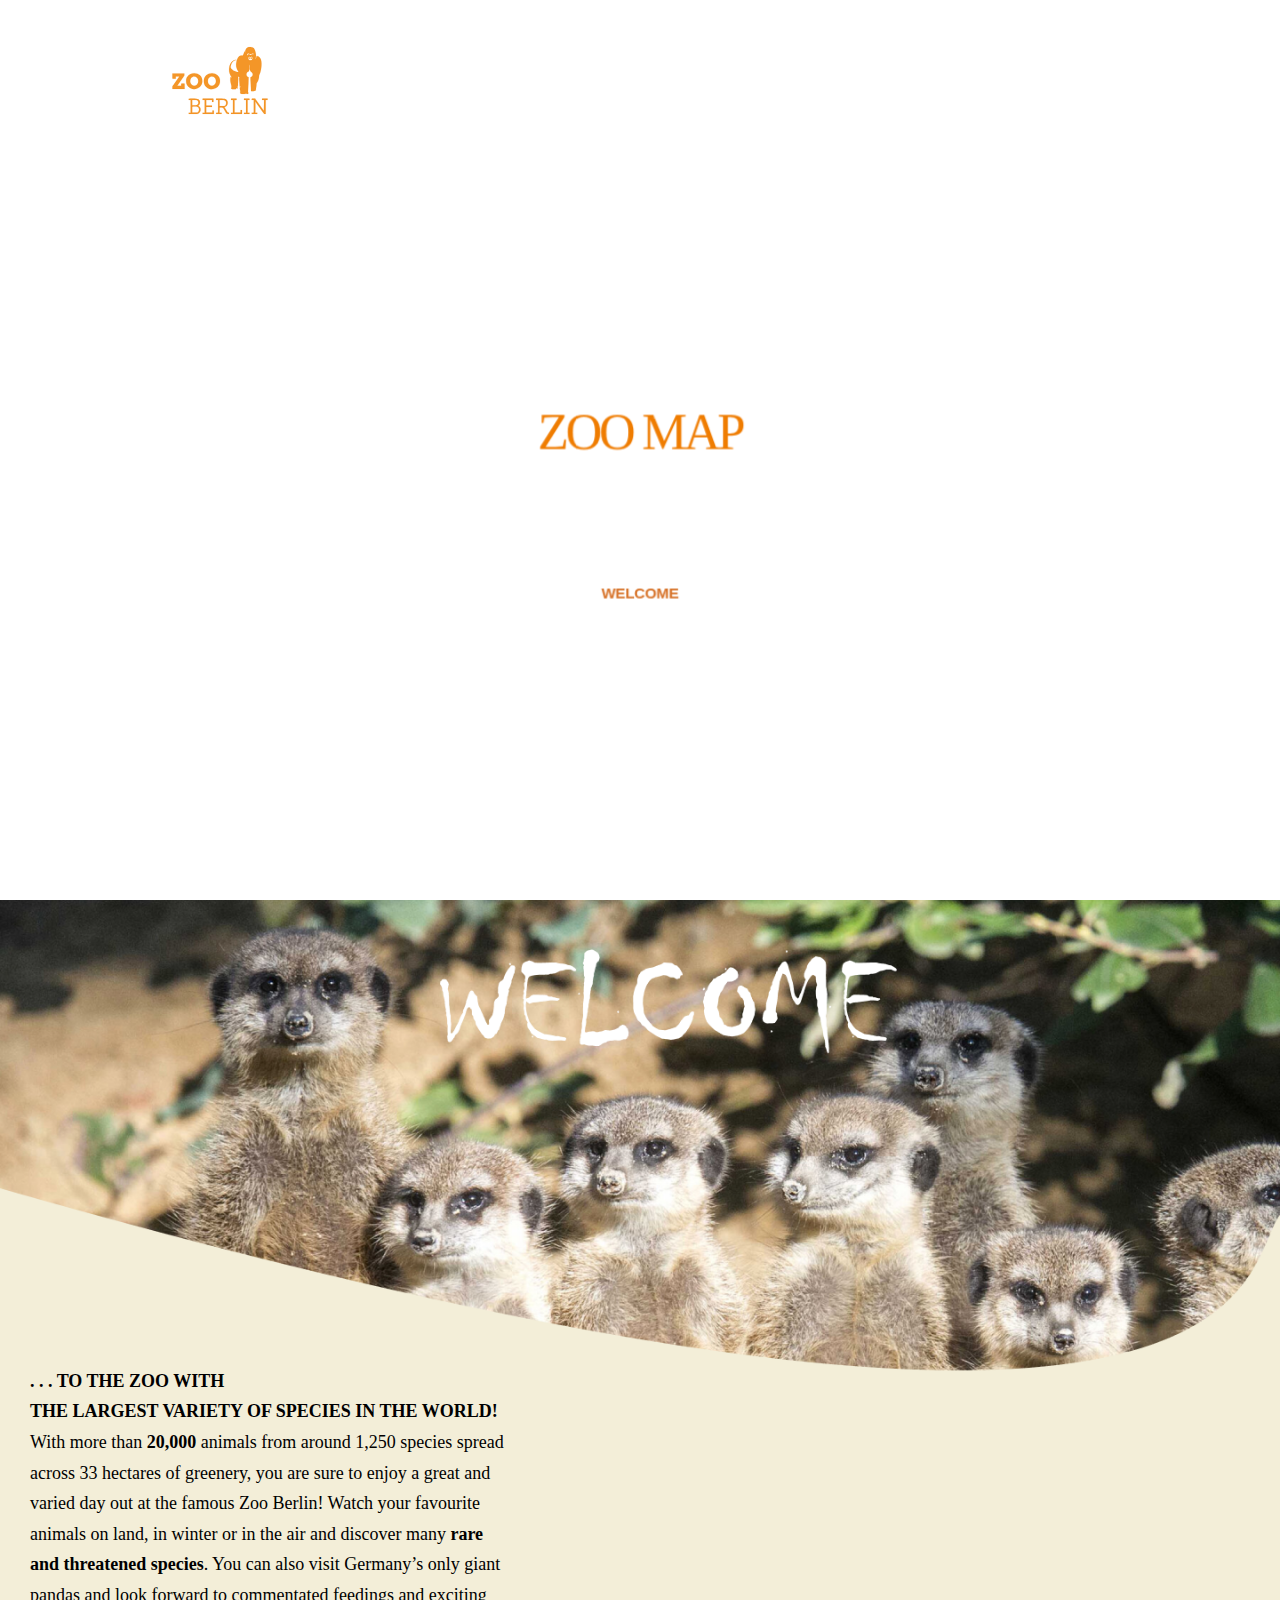
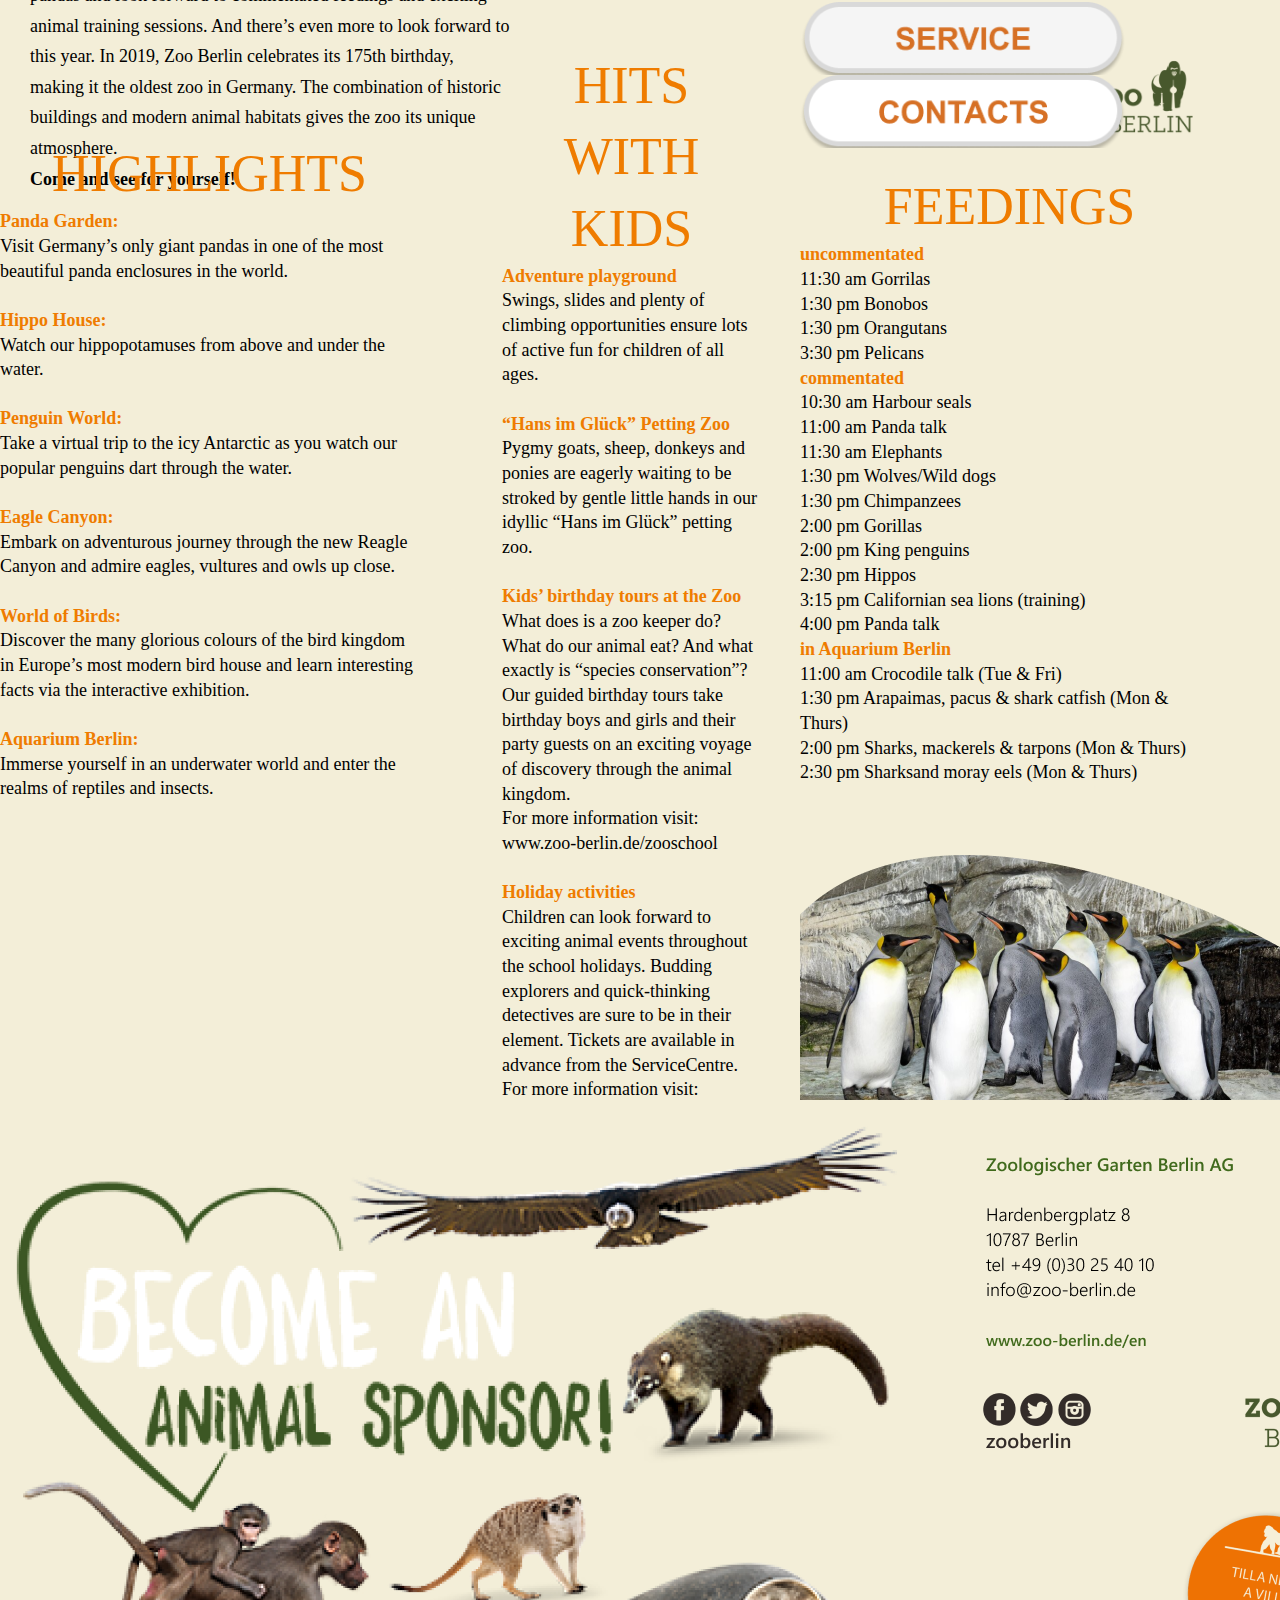
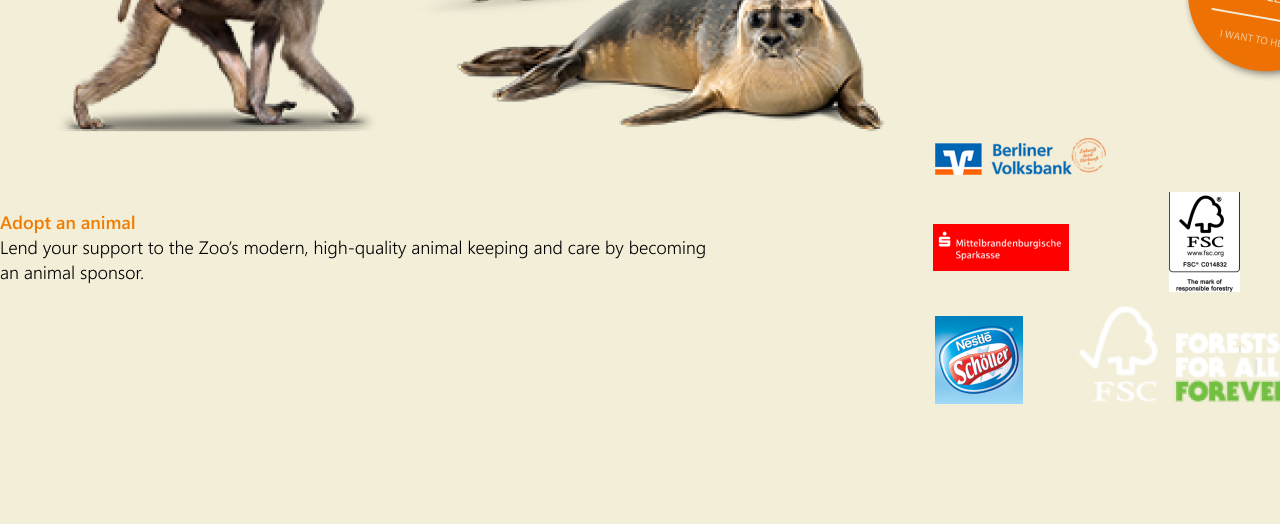
==== index.html @ 8c6de0d6 "Add files via upload" ====
<!DOCTYPE html>
<html lang="en">

<head>
    <meta charset="UTF-8">
    <meta http-equiv="X-UA-Compatible" content="IE=edge">
    <meta name="viewport" content="width=device-width, initial-scale=1.0">
    <title>Document</title>
    <link rel="stylesheet" href="style.css">
    <script src="js/app.js" defer></script>
    <script src="libs/rain.js" defer></script>
</head>

<body>


    <div class="logo" style="background-image: url(/IMG/logo.svg);"></div>

    <section class="layers">
        <div class="layers__container">
            <div class="layers__item layer-1" style="background-image: url(img/layer-1.jpg);"></div>
            <div class="layers__item layer-2" style="background-image: url(img/layer-2.png);"></div>
            <div class="layers__item layer-3">
                <div class="hero-content">
                    <h1>zoo map</h1>
                    <div class="hero-content__p">... to the ZOO with the largest variety of species in the world!</div>
                    <button class="button-start">Welcome</button>
                </div>
            </div>
            <div class="layers__item layer-4">
                <canvas class="rain"></canvas>
            </div>
            <div class="layers__item layer-5" style="background-image: url(img/layer-5.png);"></div>
            <div class="layers__item layer-6" style="background-image: url(img/layer-6.png);"></div>
        </div>
    </section>





    <div class="wrapper">
        <div class="CONTENT-LEFT">
            <h6>. . . TO THE ZOO WITH<br>
                THE LARGEST VARIETY OF SPECIES IN THE WORLD!</h6>
            <p3>With more than <b>20,000</b> animals from around 1,250 species spread across 33 hectares of greenery,
                you are sure to enjoy a great and varied day out at the famous Zoo Berlin! Watch your favourite animals
                on land, in winter or in the air and discover many <b>rare and threatened species</b>. You can also
                visit Germany’s only giant pandas and look forward to commentated feedings and exciting animal training
                sessions.
                And there’s even more to look forward to this year. In 2019, Zoo Berlin celebrates its 175th birthday,
                making it the oldest zoo in Germany. The combination of historic buildings and modern animal habitats
                gives the zoo its unique atmosphere.
                <br><b>Come and see for yourself!</b>
            </p3>
        </div>
        <div class="CONTENT-RIGHT">
            <a href="/service/service.html">
                <div class="SERVICE"></div>
            </a>
            <a href="/contacts/contacts.html">
                <div class="CONTACTS"></div>
            </a>
        </div>
    </div>



    <main>
        <div id="HIGHLIGHTS">
            <div class="HIGHLIGHTS-TEXT">
                <h1>HIGHLIGHTS</h1>
                <p>
                    <span>Panda Garden:</span>
                    <br>Visit Germany’s only giant pandas in one of the most beautiful panda enclosures in the
                    world.<br><br>

                    <span>Hippo House:</span>
                    <br>Watch our hippopotamuses from above and under the water.<br><br>

                    <span>Penguin World:</span>
                    <br>Take a virtual trip to the icy Antarctic as you watch our popular penguins dart through the
                    water.<br><br>

                    <span>Eagle Canyon:</span>
                    <br>Embark on adventurous journey through the new Reagle Canyon and admire eagles, vultures and owls
                    up close.<br><br>

                    <span>World of Birds:</span>
                    <br>Discover the many glorious colours of the bird kingdom in Europe’s most modern bird house and
                    learn interesting facts via the interactive exhibition.<br><br>

                    <span>Aquarium Berlin:</span>
                    <br>Immerse yourself in an underwater world and enter the realms of reptiles and insects.<br><br>
                </p>
            </div>
            <div class="IMG_1">
                <img src="/img/IMG_1.png" alt="">
            </div>
        </div>
        <div id="HITS-WITH-KIDS">
            <div class="HITS-WITH-KIDS-TEXT">
                <h1>HITS WITH KIDS</h1>
                <p>
                    <span>Adventure playground</span>
                    <br>Swings, slides and plenty of climbing opportunities ensure lots of active fun for children of
                    all ages.<br><br>
                    <span>“Hans im Glück” Petting Zoo</span>
                    <br>Pygmy goats, sheep, donkeys and ponies are eagerly waiting to be stroked by gentle little hands
                    in our idyllic “Hans im Glück” petting zoo.<br><br>
                    <span>Kids’ birthday tours at the Zoo</span>
                    <br>What does is a zoo keeper do? What do our animal eat? And what exactly is “species
                    conservation”? Our guided birthday tours take birthday boys and girls and their party guests on an
                    exciting voyage of discovery through the animal kingdom.
                    <br>For more information visit: www.zoo-berlin.de/zooschool<br><br>
                    <span>Holiday activities</span>
                    <br>Children can look forward to exciting animal events throughout the school holidays. Budding
                    explorers and quick-thinking detectives are sure to be in their element. Tickets are available in
                    advance from the ServiceCentre.
                    <br>For more information visit: www.zoo-berlin.de/zooschool<br><br>
                    <span>Handcart rental</span>
                    <br>Tired kids or too much luggage? Head to the handcart hire point at the entrance Löwentor.
                </p>
            </div>
        </div>
        <div id="FEEDINGS">
            <div class="FEEDINGS-TEXT">
                <h1>FEEDINGS</h1>
                <p>
                    <span>uncommentated</span><br>
                    11:30 am Gorrilas<br>
                    1:30 pm Bonobos<br>
                    1:30 pm Orangutans<br>
                    3:30 pm Pelicans<br>
                    <span>commentated</span><br>
                    10:30 am Harbour seals<br>
                    11:00 am Panda talk<br>
                    11:30 am Elephants<br>
                    1:30 pm Wolves/Wild dogs<br>
                    1:30 pm Chimpanzees<br>
                    2:00 pm Gorillas<br>
                    2:00 pm King penguins<br>
                    2:30 pm Hippos<br>
                    3:15 pm Californian sea lions (training)<br>
                    4:00 pm Panda talk<br>
                    <span>in Aquarium Berlin</span><br>
                    11:00 am Crocodile talk (Tue & Fri)<br>
                    1:30 pm Arapaimas, pacus & shark catfish (Mon & Thurs)<br>
                    2:00 pm Sharks, mackerels & tarpons (Mon & Thurs)<br>
                    2:30 pm Sharksand moray eels (Mon & Thurs)<br>
                </p>


            </div>
            <div class="IMG_2">
                <img src="/IMG/IMG_2.png" alt="">
            </div>
        </div>
    </main>






    <footer>
        <div class="block">
            <div class="block1">
                <img src="/IMG/block1.png" alt="">
            </div>
            <div class="block2">
                <img src="/IMG/Block2.png" alt="">
            </div>
            <div class="block3">
                <img src="/IMG/Block3.png" alt="">
            </div>
            <div class="block4">
                <img src="/IMG/Block4.png" alt="">
            </div>
        </div>
    </footer>
</body>

</html>
---- style.css ----
* {
    margin: 0;
    padding: 0;
    box-sizing: border-box;
    
}

:root {
    --index: calc(1vw + 1vh);
    --transition: 1.5s cubic-bezier(.05, .5, 0, 1);
}

@font-face {
    font-family: chiller-3d;
    src: url(../fonts/CHILLER.TTF);
    font-weight: 900;
}

@font-face {
    font-family: merriweather-italic-3d;
    src: url(../fonts/merriweather-regular-italic.woff2);
}

/*body {
        background-color: #000;
        color: #fff;
        font-family: chiller-3d;
    }*/
.logo {
    --logo-size: calc(var(--index) * 7);
    width: var(--logo-size);
    height: var(--logo-size);
    background-repeat: no-repeat;
    position: absolute;
    left: 13vw;
    top: calc(var(--index) * .2);
    z-index: 1;
}

.layers {
    perspective: 1000px;
    overflow: hidden;
}

.layers__container {
    height: 100vh;
    min-height: 500px;
    transform-style: preserve-3d;
    transform: rotateX(var(--move-y)) rotateY(var(--move-x));
    will-change: transform;
    transition: transform var(--transition);
}

.layers__item {
    position: absolute;
    inset: -5vw;
    background-size: cover;
    background-position: center;
    display: flex;
    align-items: center;
    justify-content: center;
}

.layer-1 {
    transform: translateZ(-55px) scale(1.06);
}

.layer-2 {
    transform: translateZ(88px) scale(.88);
}

.layer-3 {
    transform: translateZ(180px) scale(.8);
}

.layer-4 {
    transform: translateZ(190px) scale(.9);
}

.layer-5 {
    transform: translateZ(300px) scale(.9);
}

.layer-6 {
    transform: translateZ(380px);
}

.hero-content {
    font-size: calc(var(--index) * 2.9);
    text-align: center;
    text-transform: uppercase;
    letter-spacing: calc(var(--index) * -.15);
    line-height: 1.35em;
    margin-top: calc(var(--index) * 5.5);
}

.hero-content span {
    display: block;
}

.hero-content__p {
    text-transform: none;
    font-family: merriweather-italic-3d;
    background-color: transparent;
    color: #fff;
    letter-spacing: normal;
    font-size: calc(var(--index) * .73);
    line-height: 3;
}

.button-start {
    font-family: Arial;
    font-weight: 600;
    text-transform: uppercase;
    font-size: calc(var(--index) * .71);
    letter-spacing: -.02vw;
    padding: calc(var(--index) * .7) calc(var(--index) * 1.25);
    background-color: transparent;
    color: #D67025;
    border-radius: 10em;
    border: rgb(255 255 255 / .4) 3px solid;
    outline: none;
    cursor: pointer;
    margin-top: calc(var(--index) * 2.5);
}

.layer-4,
.layer-5,
.layer-6 {
    pointer-events: none;
}










/*страница 2*/
.wrapper {
    height: 100vh;
    min-height: auto;
    display: flex;
    background-size: cover;
    background-position: center;
    background-repeat: no-repeat;
    align-items: center;
    justify-content: flex-start;
    background-image: url(/IMG/СТРАНИЦАWELCOME.png);

}

.CONTENT-LEFT {
 /*   width: 720px;
    height: 532px;
    text-align: left;
    padding: calc(var(--index) * .7) calc(var(--index) * 1.25);
    text-transform: uppercase;
    font-size: calc(var(--index) * .71);
    letter-spacing: -.02vw;
    margin-top: calc(var(--index) * 2.5);*/

    width: 480px;
    min-height: auto;
    margin-left: 30px;
    margin-top: 460px;
    text-align: left;



}

h1 {
    color: #EF7C00;
    font-family: Chiller;
    font-size: 52px;
    font-style: normal;
    font-weight: 400;
    line-height: 137.013%;
    text-align: center;

}


h6 {
    color: #000;
    font-family: Segoe UI;
    font-size: 18px;
    font-style: normal;
    font-weight: 600;
    line-height: 170%;
    /* 30.6px */
}

p3 {
    color: #000;
    font-family: Segoe UI;
    font-size: 18px;
    font-style: normal;
    font-weight: 350;
    line-height: 170%;
    /* 34px */
}

p1 {
    color: #EF7C00;
    font-family: Segoe UI;
    font-size: 18px;
    font-style: normal;
    font-weight: 600;
    line-height: 137.013%;
}

p2 {
    color: #000;
    font-family: Segoe UI;
    font-size: 18px;
    font-style: normal;
    font-weight: 350;
    line-height: 137.013%;
}


.CONTENT-RIGHT {
    /*width: 100px;
    min-height: auto;
    margin-top: 650px;
    margin-left: 280px;
    padding: 10px;
    display: flex;
    flex-wrap: wrap;*/

    width: 100px;
    min-height: auto;
    margin-top: 650px;
    margin-left: 280px;
    padding: 10px;
    display: flex;
    flex-wrap: wrap;
}

.SERVICE {
    background-image: url(/IMG/SERVICE.png);
    background-size: cover;
    min-width: 326px;
    min-height: 73px;

}

.CONTACTS {
    background-image: url(/IMG/CONTACTS.png);
    background-size: cover;
    min-width: 326px;
    min-height: 73px;

}

/*.contacts_pages {
    height: 100vh;
	min-height: auto;
	display: flex;
	background-size: cover;
	background-position: center;
    background-image: url(/img/CONTACTS_page.png);
}

.Fon_service {
    height: 100vh;
	min-height: auto;
	background-size: cover;
	background-position: center;
    background-image: url(/img/Fon_service.png);
}

/*.COLUMNS {
    display: grid;
    grid-template-columns: repeat(3,1fr);
    justify-content: flex-start;
    width: auto;    
    min-height: auto;
    gap: 50px;
    padding: 40px;

}*/

.HITSWITHKIDS p1 {
    text-align: center;
}






/*страница 3*/

main {

    /*width: 100vw;
    height: 100vh;
	display: flex;
    flex-direction: column;
	background-size: cover;
    justify-content: space-evenly;
    flex-wrap: wrap;



    /*width: 1440px;
    height: 1024px;
    flex-shrink: 0;
    background: #F3EED8;
    display: flex;
    columns: wrap;
    flex-shrink: 0;
    position: relative;
    margin: auto;
    flex-direction: column;
    flex-wrap: wrap;   */

    /*display: flex;
    flex-wrap: wrap;
    flex-direction: row;
    align-content: flex-start;
    width: 1440px;
    height: 1024px;
    
    */
    height: 100vh;
    min-height: auto;
    display: flex;
    background-size: cover;
    background-position: center;
    align-items: center;
    justify-content: center;
    background-color: #F3EED8;
    align-content: flex-start;


}

.HIGHLIGHTS-TEXT>h1,
.HITS-WITH-KIDS-TEXT>h1,
.FEEDINGS-TEXT>h1 {
    color: #EF7C00;
    font-family: Chiller;
    font-size: 52px;
    font-style: normal;
    font-weight: 400;
    line-height: 137.013%;
}

.HIGHLIGHTS-TEXT>p>span,
.HITS-WITH-KIDS-TEXT>p>span,
.FEEDINGS-TEXT>p>span {
    color: #EF7C00;
    font-family: Segoe UI;
    font-size: 18px;
    font-style: normal;
    font-weight: 600;
    line-height: 137.013%;
}

.HIGHLIGHTS-TEXT>p,
.HITS-WITH-KIDS-TEXT>p,
.FEEDINGS-TEXT>p {
    color: #000;
    font-family: Segoe UI;
    font-size: 18px;
    font-style: normal;
    font-weight: 350;
    line-height: 137.013%;
}

#HIGHLIGHTS {

    display: flex;
    min-width: 480px;
    height: 1024px;
    flex-direction: column;
    justify-content: space-between;
    


}

.HIGHLIGHTS-TEXT {
    display: flex;
    width: 419px;
    height: 638px;
    flex-direction: column;
    justify-content: space-between;

}


.IMG_1 {
    display: flex;
    height: 386px;
    justify-content: center;
    align-items: center;


}

#HITS-WITH-KIDS {
    width: 480px;
    height: 1024px;
}

.HITS-WITH-KIDS-TEXT {
    display: flex;
    height: 1024px;
    padding: 0px 39px 0px 22px;
    flex-direction: column;
    justify-content: center;
    flex-shrink: 0;
    align-content: flex-start;
}

#FEEDINGS {
    display: flex;
    width: 480px;
    height: 1024px;
    flex-direction: column;
    justify-content: space-between;
}

.FEEDINGS-TEXT {
    display: flex;
    width: 419px;
    height: 680px;
    flex-direction: column;
    justify-content: center;
    align-items: center;
    flex-shrink: 0;



}

.IMG_2 {
    display: flex;
    height: 344px;
    justify-content: center;
    flex-shrink: 0;
    align-self: flex-end;
}

/*страницап 4*/



.block {
    /*height: 100vh;
	min-height: auto;
	display: flex;
	background-size: cover;
	background-position: center;
    align-items: center;
	justify-content: center;*/

    width: 1440px;
    height: 1024px;
    flex-shrink: 0;
    background-color: #F3EED8;
    display: flex;
    columns: wrap;
    flex-shrink: 0;
    position: relative;
    margin: auto;
    flex-direction: column;
    flex-wrap: wrap;




}

.block1 {
    display: flex;
    width: 897px;
    height: 658px;
    justify-content: center;
    align-items: center;
    flex-shrink: 0;
    
}

.block2 {
    display: flex;
    width: 725px;
    height: 226px;
    justify-content: center;
    align-items: center;
    flex-shrink: 0;
}

.block3 {
    width: 472px;
    height: 638px;
    flex-shrink: 0;
}

.block4 {
    width: 359px;
    height: 266px;
    flex-shrink: 0;
}
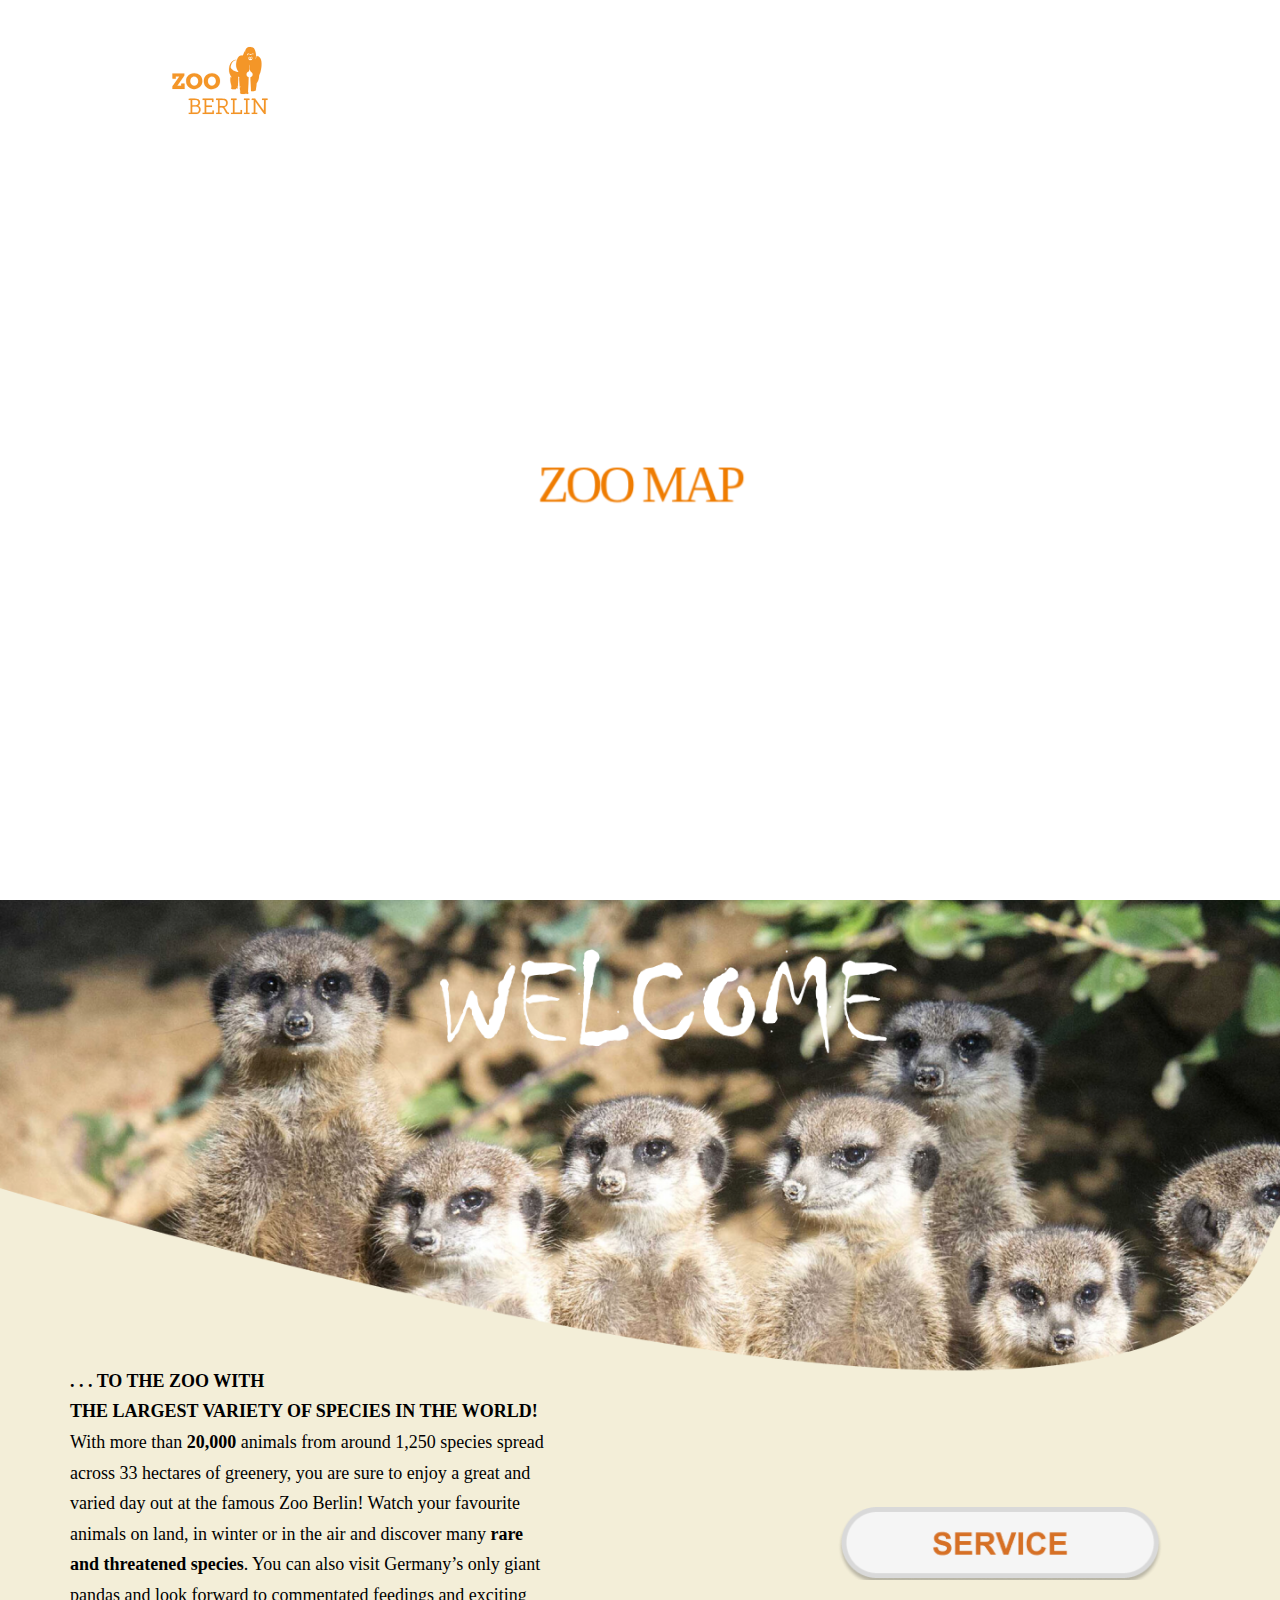
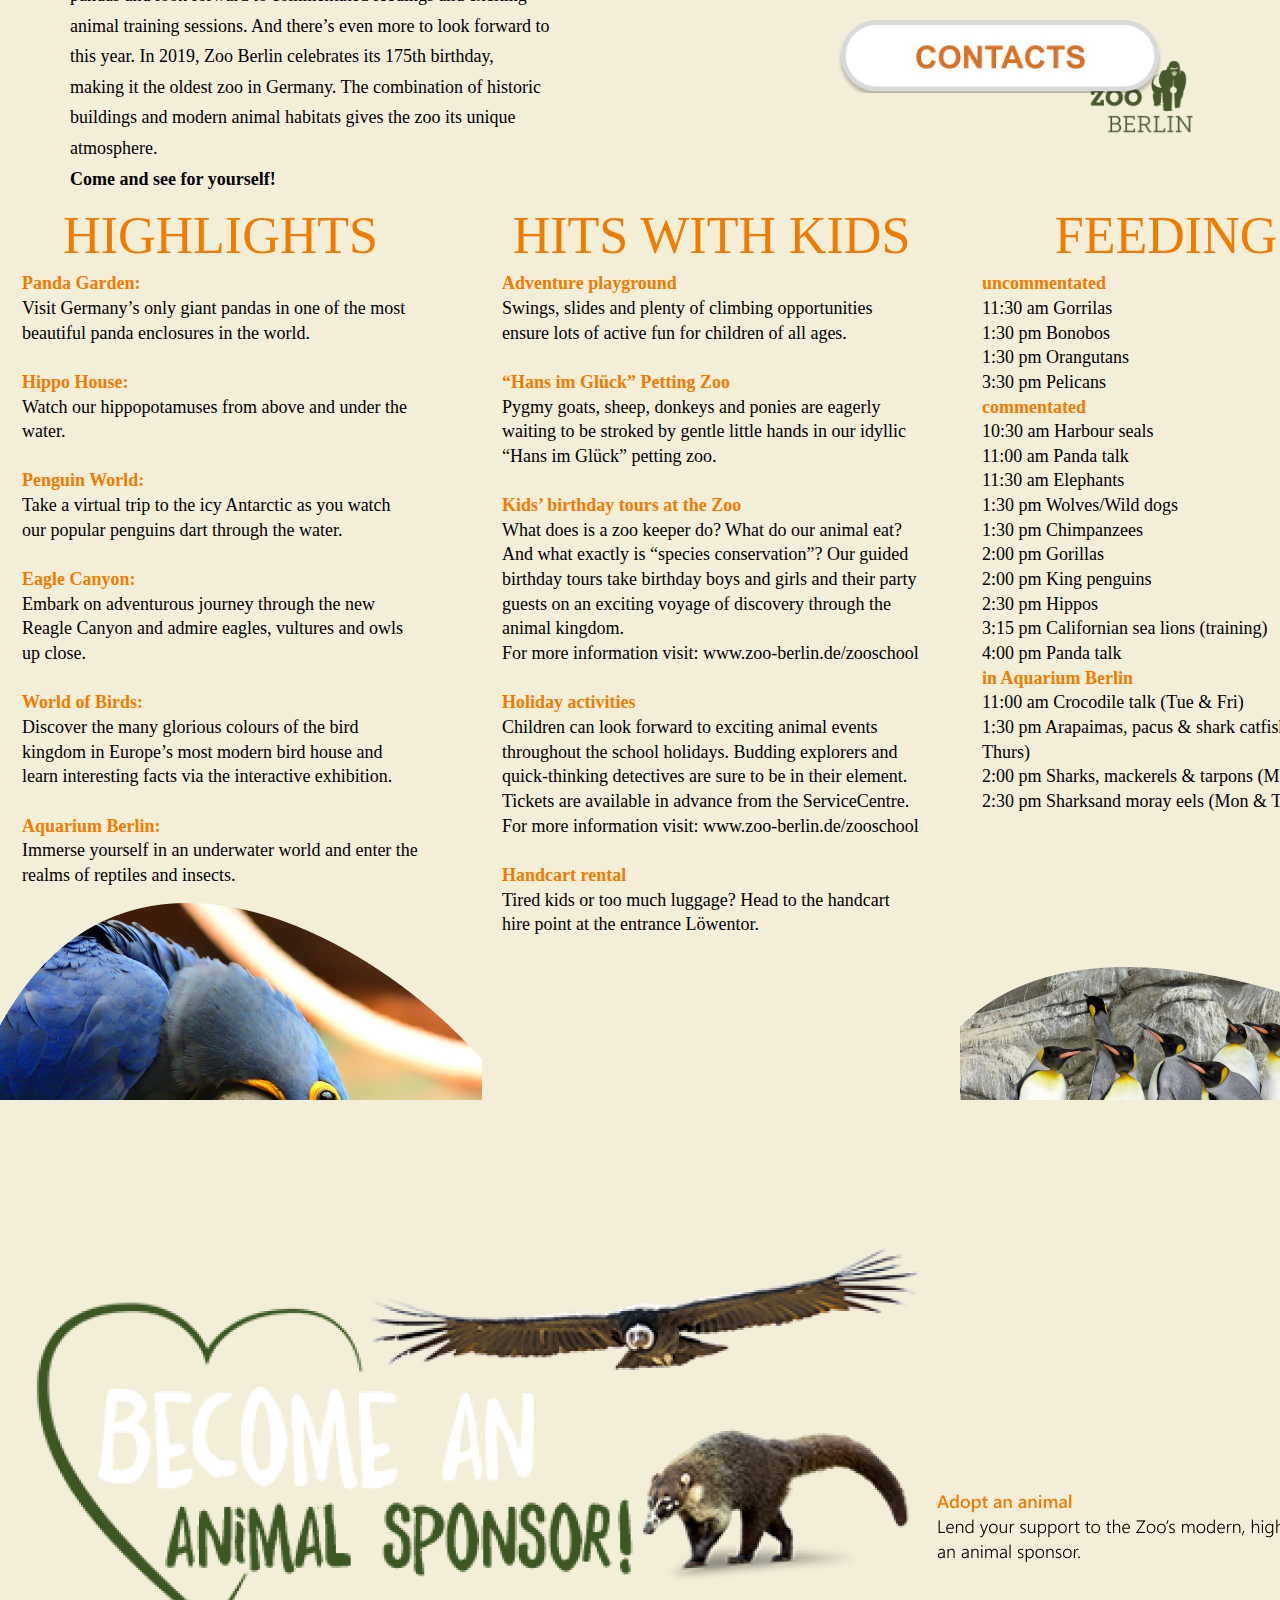
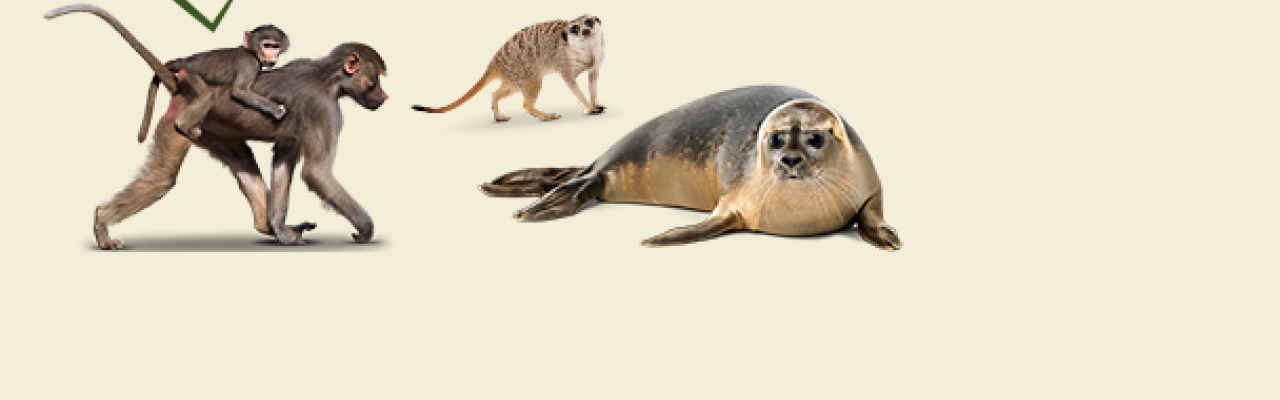
==== commit 7141c34e: "Add files via upload" ====
--- a/index.html
+++ b/index.html
@@ -24,7 +24,9 @@
                 <div class="hero-content">
                     <h1>zoo map</h1>
                     <div class="hero-content__p">... to the ZOO with the largest variety of species in the world!</div>
-                    <button class="button-start">Welcome</button>
+                    </div>
+
+        
                 </div>
             </div>
             <div class="layers__item layer-4">
@@ -36,10 +38,7 @@
     </section>
 
 
-
-
-
-    <div class="wrapper">
+    <div id="welcome" class="wrapper">
         <div class="CONTENT-LEFT">
             <h6>. . . TO THE ZOO WITH<br>
                 THE LARGEST VARIETY OF SPECIES IN THE WORLD!</h6>
@@ -95,7 +94,7 @@
                 </p>
             </div>
             <div class="IMG_1">
-                <img src="/img/IMG_1.png" alt="">
+                <img src="/IMG/IMG_1_1.png" alt="">
             </div>
         </div>
         <div id="HITS-WITH-KIDS">
--- a/style.css
+++ b/style.css
@@ -106,9 +106,27 @@
     letter-spacing: normal;
     font-size: calc(var(--index) * .73);
     line-height: 3;
-}
-
-.button-start {
+
+}
+
+/*.come {
+    height: 100vh;
+    min-height: auto;
+    display: flex;
+    justify-content: center;
+    align-items: center;
+    flex-shrink: 0;
+
+}
+.WELCOME {
+    background-image: url(/IMG/welcome-button.png);
+    background-size: cover;
+    width: 205px;
+    height: 53px;
+
+
+}*/
+/*.button-start {
     font-family: Arial;
     font-weight: 600;
     text-transform: uppercase;
@@ -128,14 +146,7 @@
 .layer-5,
 .layer-6 {
     pointer-events: none;
-}
-
-
-
-
-
-
-
+}*/
 
 
 
@@ -154,22 +165,11 @@
 }
 
 .CONTENT-LEFT {
- /*   width: 720px;
-    height: 532px;
-    text-align: left;
-    padding: calc(var(--index) * .7) calc(var(--index) * 1.25);
-    text-transform: uppercase;
-    font-size: calc(var(--index) * .71);
-    letter-spacing: -.02vw;
-    margin-top: calc(var(--index) * 2.5);*/
-
     width: 480px;
     min-height: auto;
-    margin-left: 30px;
+    margin-left: 70px;
     margin-top: 460px;
     text-align: left;
-
-
 
 }
 
@@ -225,21 +225,16 @@
 
 
 .CONTENT-RIGHT {
-    /*width: 100px;
-    min-height: auto;
-    margin-top: 650px;
-    margin-left: 280px;
-    padding: 10px;
-    display: flex;
-    flex-wrap: wrap;*/
-
-    width: 100px;
-    min-height: auto;
-    margin-top: 650px;
-    margin-left: 280px;
-    padding: 10px;
-    display: flex;
-    flex-wrap: wrap;
+
+    width: 400px;
+    height: 300;
+    display: flex;
+    flex-direction: column;
+    justify-content: flex-end;
+    align-items: center;
+    gap: 40px;
+    padding-top: 500px;
+    padding-left: 450px;
 }
 
 .SERVICE {
@@ -258,87 +253,23 @@
 
 }
 
-/*.contacts_pages {
-    height: 100vh;
-	min-height: auto;
-	display: flex;
-	background-size: cover;
-	background-position: center;
-    background-image: url(/img/CONTACTS_page.png);
-}
-
-.Fon_service {
-    height: 100vh;
-	min-height: auto;
-	background-size: cover;
-	background-position: center;
-    background-image: url(/img/Fon_service.png);
-}
-
-/*.COLUMNS {
-    display: grid;
-    grid-template-columns: repeat(3,1fr);
-    justify-content: flex-start;
-    width: auto;    
-    min-height: auto;
-    gap: 50px;
-    padding: 40px;
-
-}*/
-
 .HITSWITHKIDS p1 {
     text-align: center;
 }
 
-
-
-
-
-
 /*страница 3*/
 
 main {
-
-    /*width: 100vw;
     height: 100vh;
-	display: flex;
-    flex-direction: column;
-	background-size: cover;
-    justify-content: space-evenly;
-    flex-wrap: wrap;
-
-
-
-    /*width: 1440px;
-    height: 1024px;
-    flex-shrink: 0;
-    background: #F3EED8;
+    min-height: auto;
+    background-color: #F3EED8;
     display: flex;
     columns: wrap;
-    flex-shrink: 0;
     position: relative;
     margin: auto;
     flex-direction: column;
-    flex-wrap: wrap;   */
-
-    /*display: flex;
     flex-wrap: wrap;
-    flex-direction: row;
-    align-content: flex-start;
-    width: 1440px;
-    height: 1024px;
-    
-    */
-    height: 100vh;
-    min-height: auto;
-    display: flex;
-    background-size: cover;
-    background-position: center;
-    align-items: center;
-    justify-content: center;
-    background-color: #F3EED8;
-    align-content: flex-start;
-
+    justify-content: space-between;
 
 }
 
@@ -350,7 +281,7 @@
     font-size: 52px;
     font-style: normal;
     font-weight: 400;
-    line-height: 137.013%;
+    line-height: 137%;
 }
 
 .HIGHLIGHTS-TEXT>p>span,
@@ -361,7 +292,7 @@
     font-size: 18px;
     font-style: normal;
     font-weight: 600;
-    line-height: 137.013%;
+    line-height: 137%;
 }
 
 .HIGHLIGHTS-TEXT>p,
@@ -372,36 +303,39 @@
     font-size: 18px;
     font-style: normal;
     font-weight: 350;
-    line-height: 137.013%;
+    line-height: 137%;
+
 }
 
 #HIGHLIGHTS {
 
     display: flex;
-    min-width: 480px;
+    width: 480px;
     height: 1024px;
     flex-direction: column;
-    justify-content: space-between;
-    
-
-
-}
+    align-content: center;
+    justify-content: center;
+
+}
+
+.IMG_1 {
+    display: flex;
+    height: 386px;
+    justify-content: center;
+    align-items: center;
+    padding: 100px 0px 0px 0px;
+
+}
+
 
 .HIGHLIGHTS-TEXT {
     display: flex;
     width: 419px;
     height: 638px;
-    flex-direction: column;
-    justify-content: space-between;
-
-}
-
-
-.IMG_1 {
-    display: flex;
-    height: 386px;
-    justify-content: center;
-    align-items: center;
+    align-content: center;
+    flex-direction: column;
+    justify-content: flex-start;
+    padding: 0px 0px 0px 22px;
 
 
 }
@@ -409,16 +343,20 @@
 #HITS-WITH-KIDS {
     width: 480px;
     height: 1024px;
+    display: flex;
+    flex-direction: column;
+    align-content: center;
+    justify-content: center;
+
 }
 
 .HITS-WITH-KIDS-TEXT {
     display: flex;
     height: 1024px;
     padding: 0px 39px 0px 22px;
-    flex-direction: column;
-    justify-content: center;
-    flex-shrink: 0;
-    align-content: flex-start;
+    align-content: center;
+    flex-direction: column;
+    justify-content: flex-start;
 }
 
 #FEEDINGS {
@@ -426,19 +364,19 @@
     width: 480px;
     height: 1024px;
     flex-direction: column;
-    justify-content: space-between;
+    align-content: center;
+    justify-content: center;
+
 }
 
 .FEEDINGS-TEXT {
     display: flex;
     width: 419px;
     height: 680px;
-    flex-direction: column;
-    justify-content: center;
-    align-items: center;
-    flex-shrink: 0;
-
-
+    align-content: center;
+    flex-direction: column;
+    justify-content: flex-start;
+    padding: 0px 0px 0px 22px;
 
 }
 
@@ -446,37 +384,27 @@
     display: flex;
     height: 344px;
     justify-content: center;
-    flex-shrink: 0;
-    align-self: flex-end;
+    align-items: center;
+    flex-shrink: 0;
+    padding: 100px 0px 0px 0px;
+
 }
 
 /*страницап 4*/
 
-
-
 .block {
-    /*height: 100vh;
-	min-height: auto;
-	display: flex;
-	background-size: cover;
-	background-position: center;
-    align-items: center;
-	justify-content: center;*/
-
-    width: 1440px;
-    height: 1024px;
+    height: 100vh;
+    min-height: auto;
     flex-shrink: 0;
     background-color: #F3EED8;
     display: flex;
     columns: wrap;
-    flex-shrink: 0;
     position: relative;
     margin: auto;
+    padding: 20px;
     flex-direction: column;
     flex-wrap: wrap;
-
-
-
+    justify-content: space-around;
 
 }
 
@@ -484,7 +412,7 @@
     display: flex;
     width: 897px;
     height: 658px;
-    justify-content: center;
+    justify-content: space-around;
     align-items: center;
     flex-shrink: 0;
     
@@ -497,6 +425,8 @@
     justify-content: center;
     align-items: center;
     flex-shrink: 0;
+    padding-left: 40px;
+
 }
 
 .block3 {
@@ -509,4 +439,6 @@
     width: 359px;
     height: 266px;
     flex-shrink: 0;
+    padding-left: 40px;
+
 }